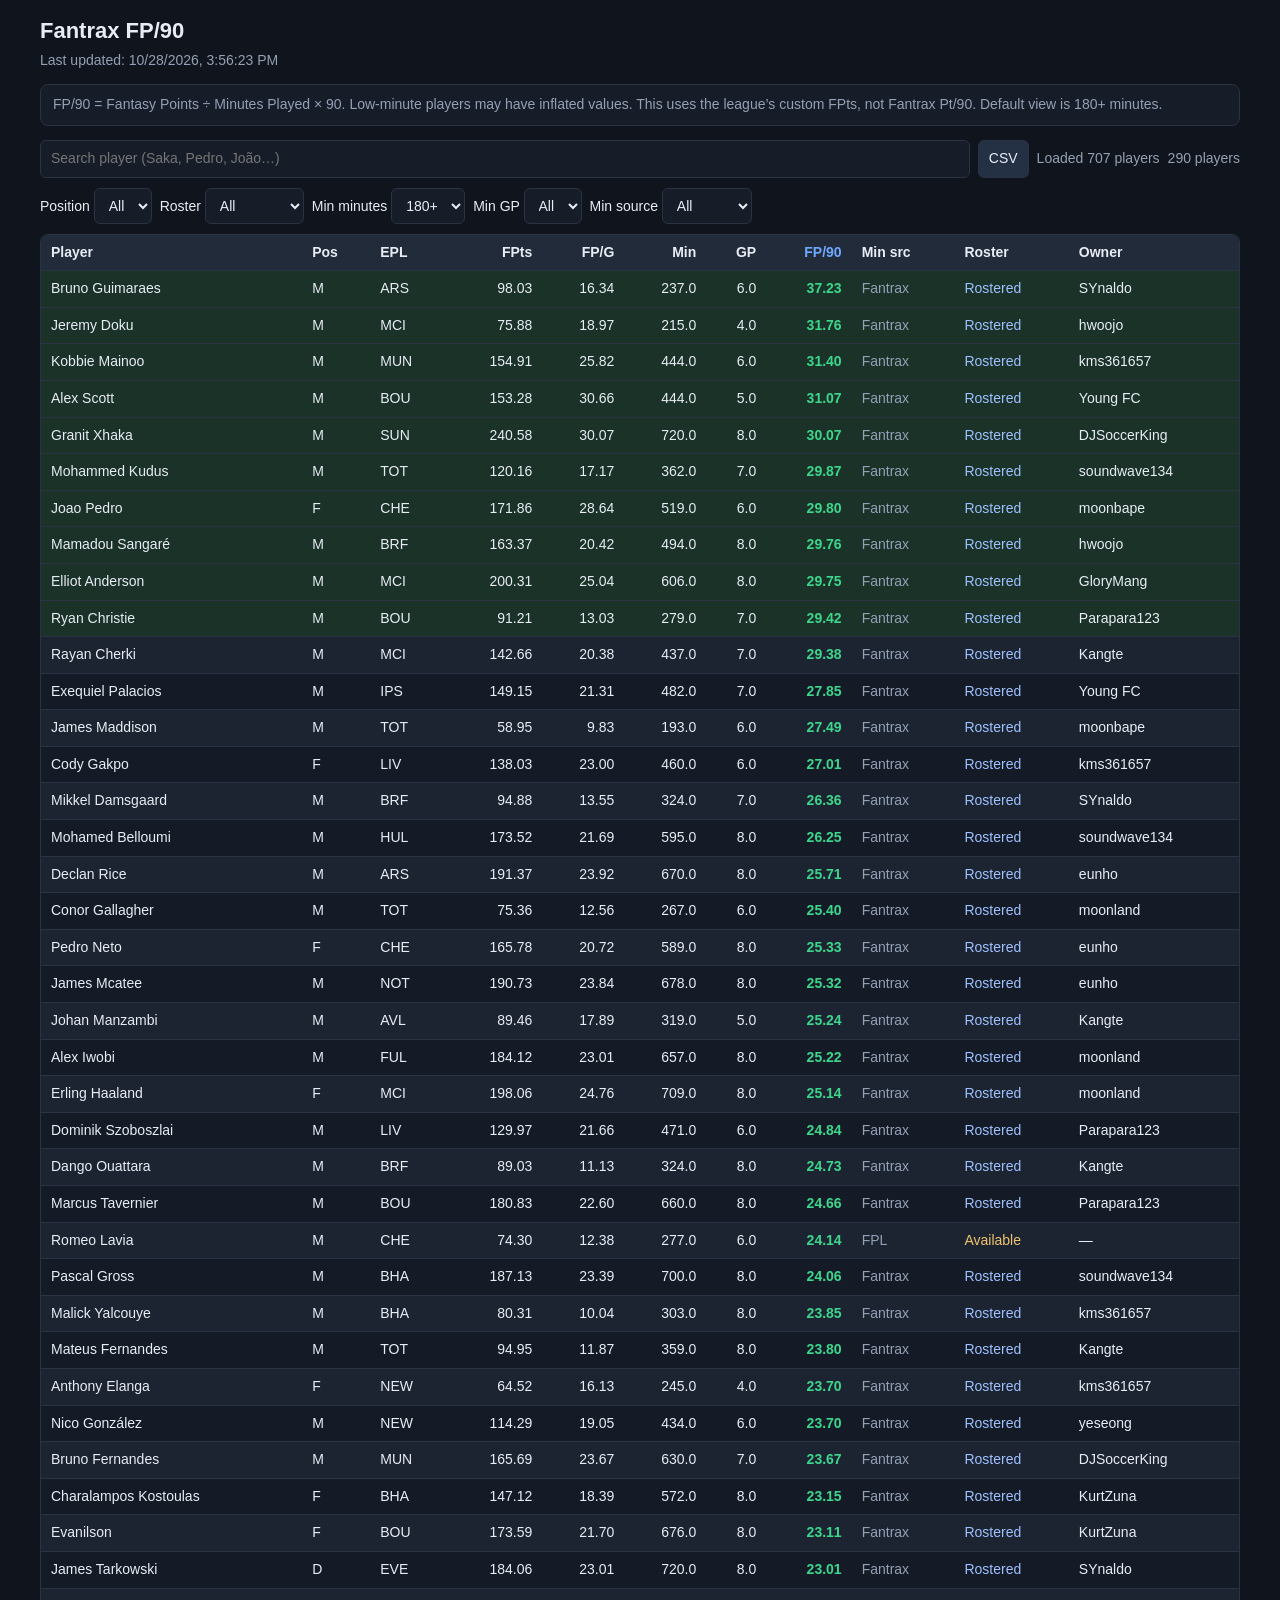
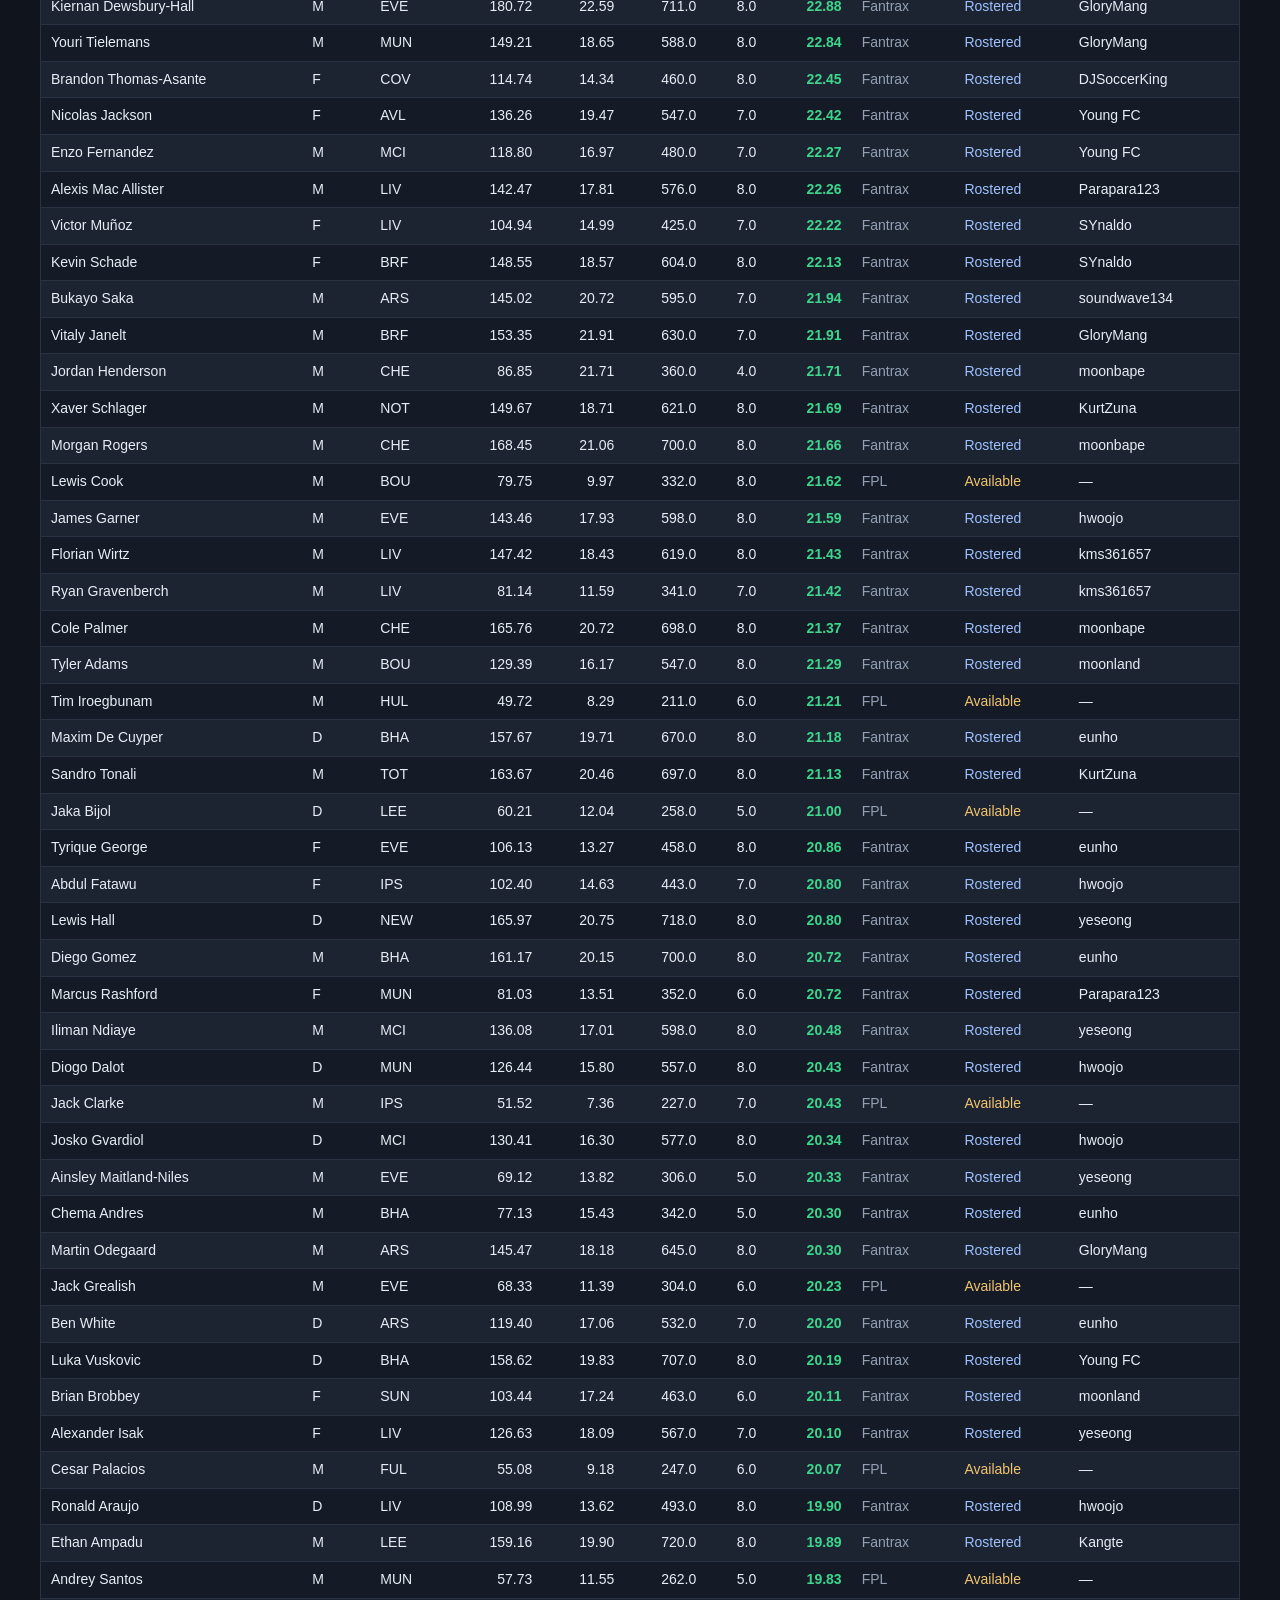
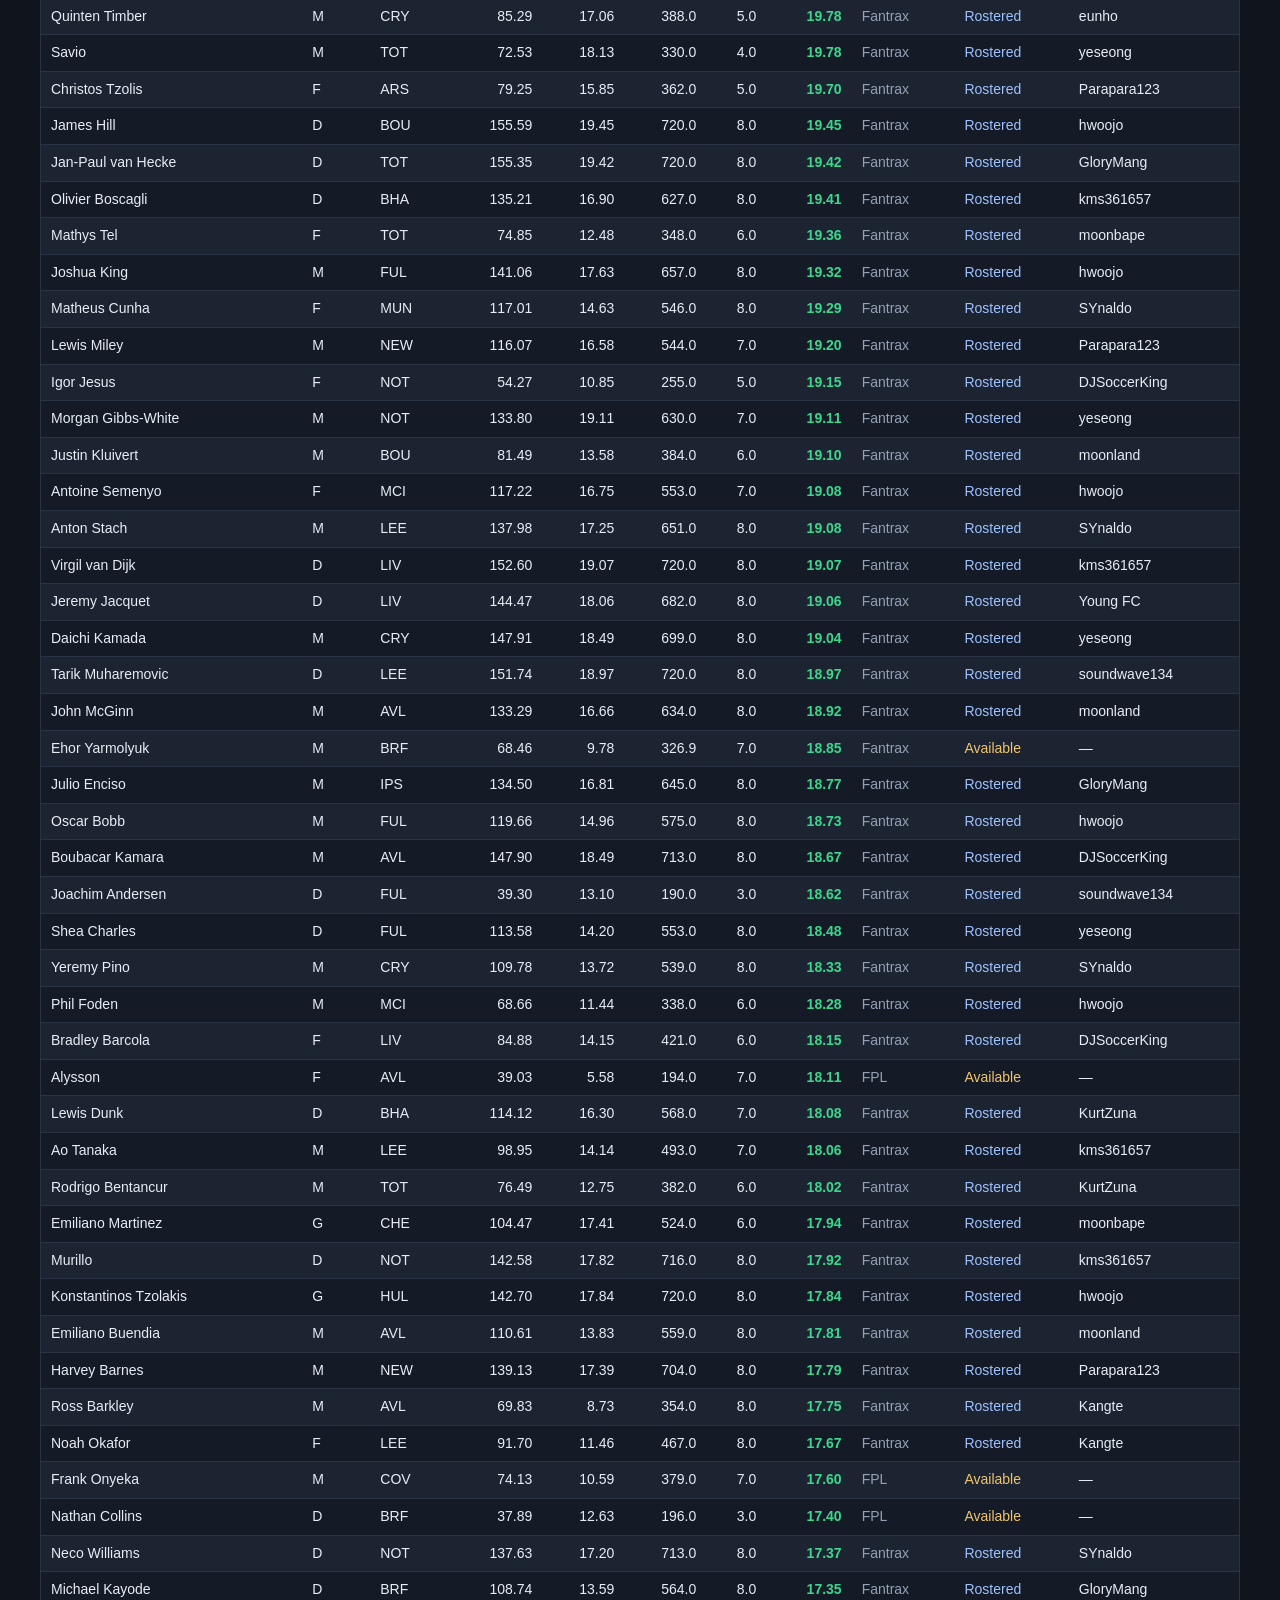
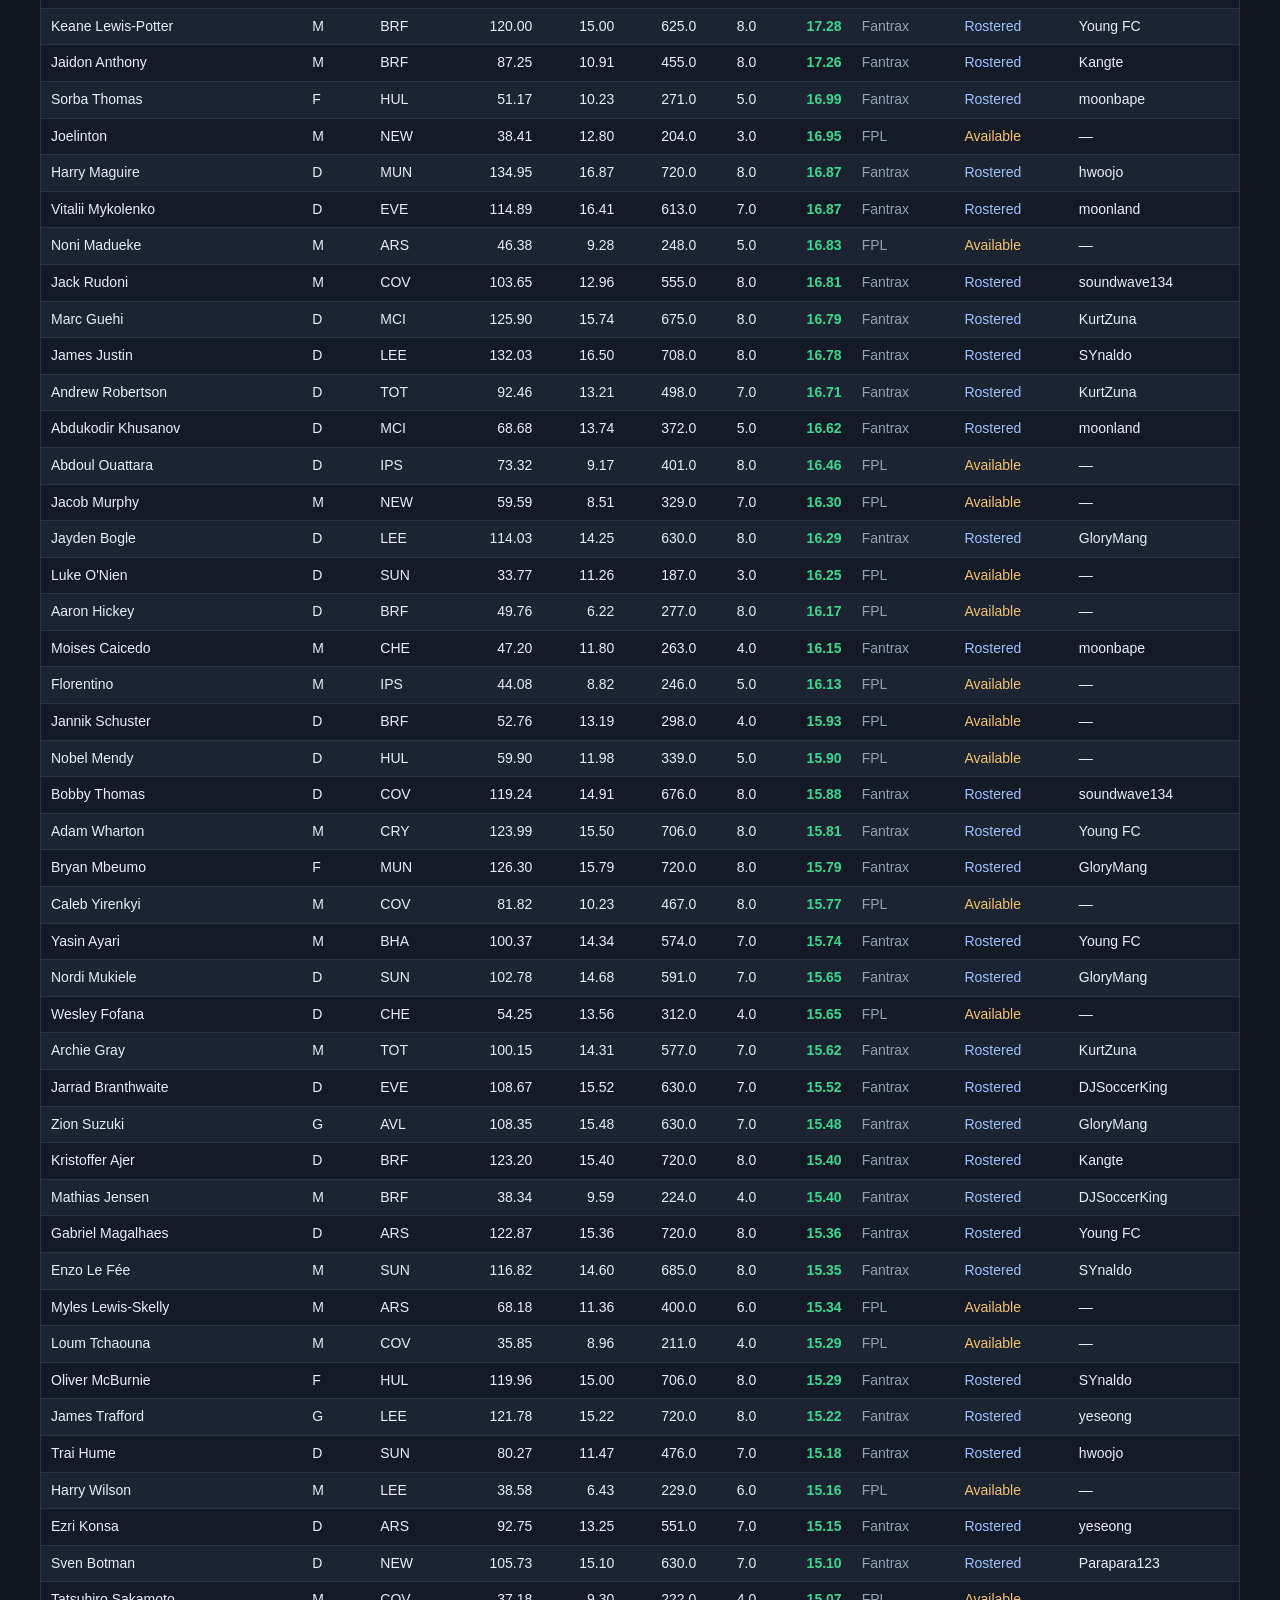
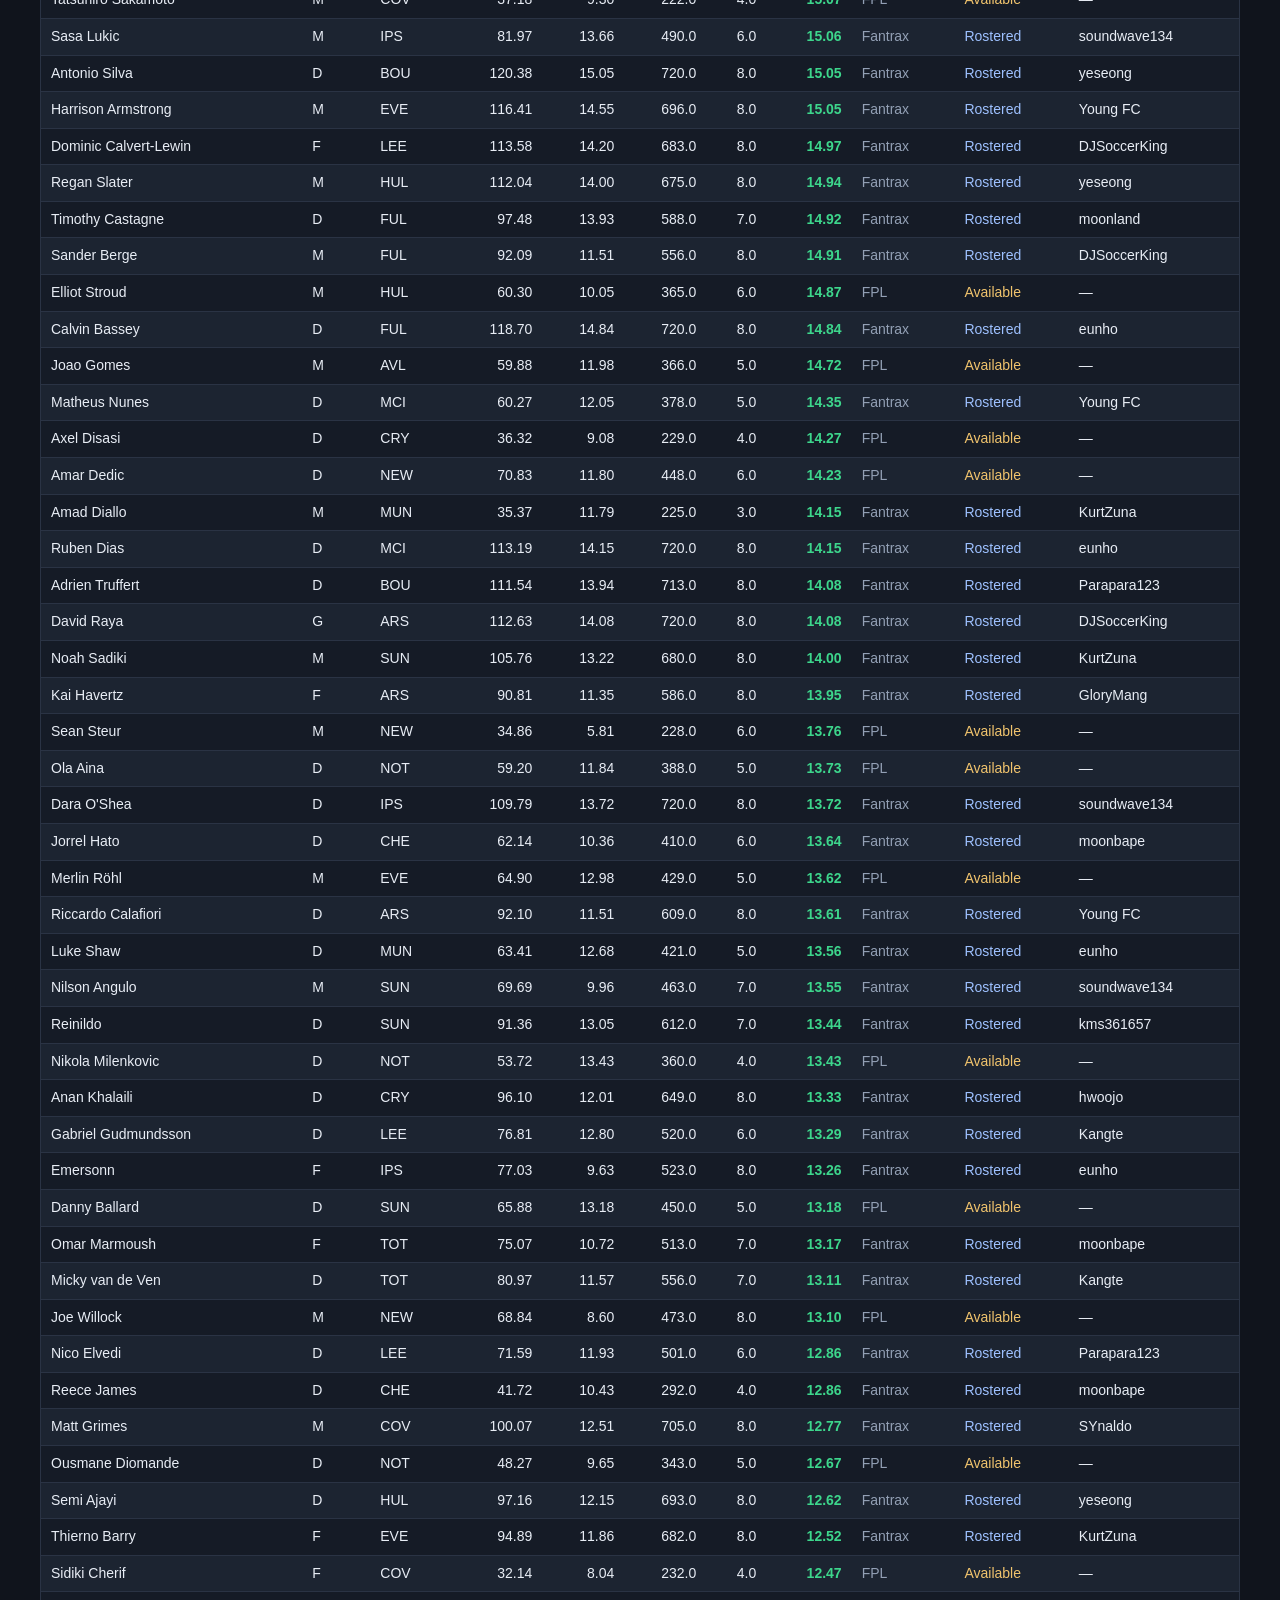
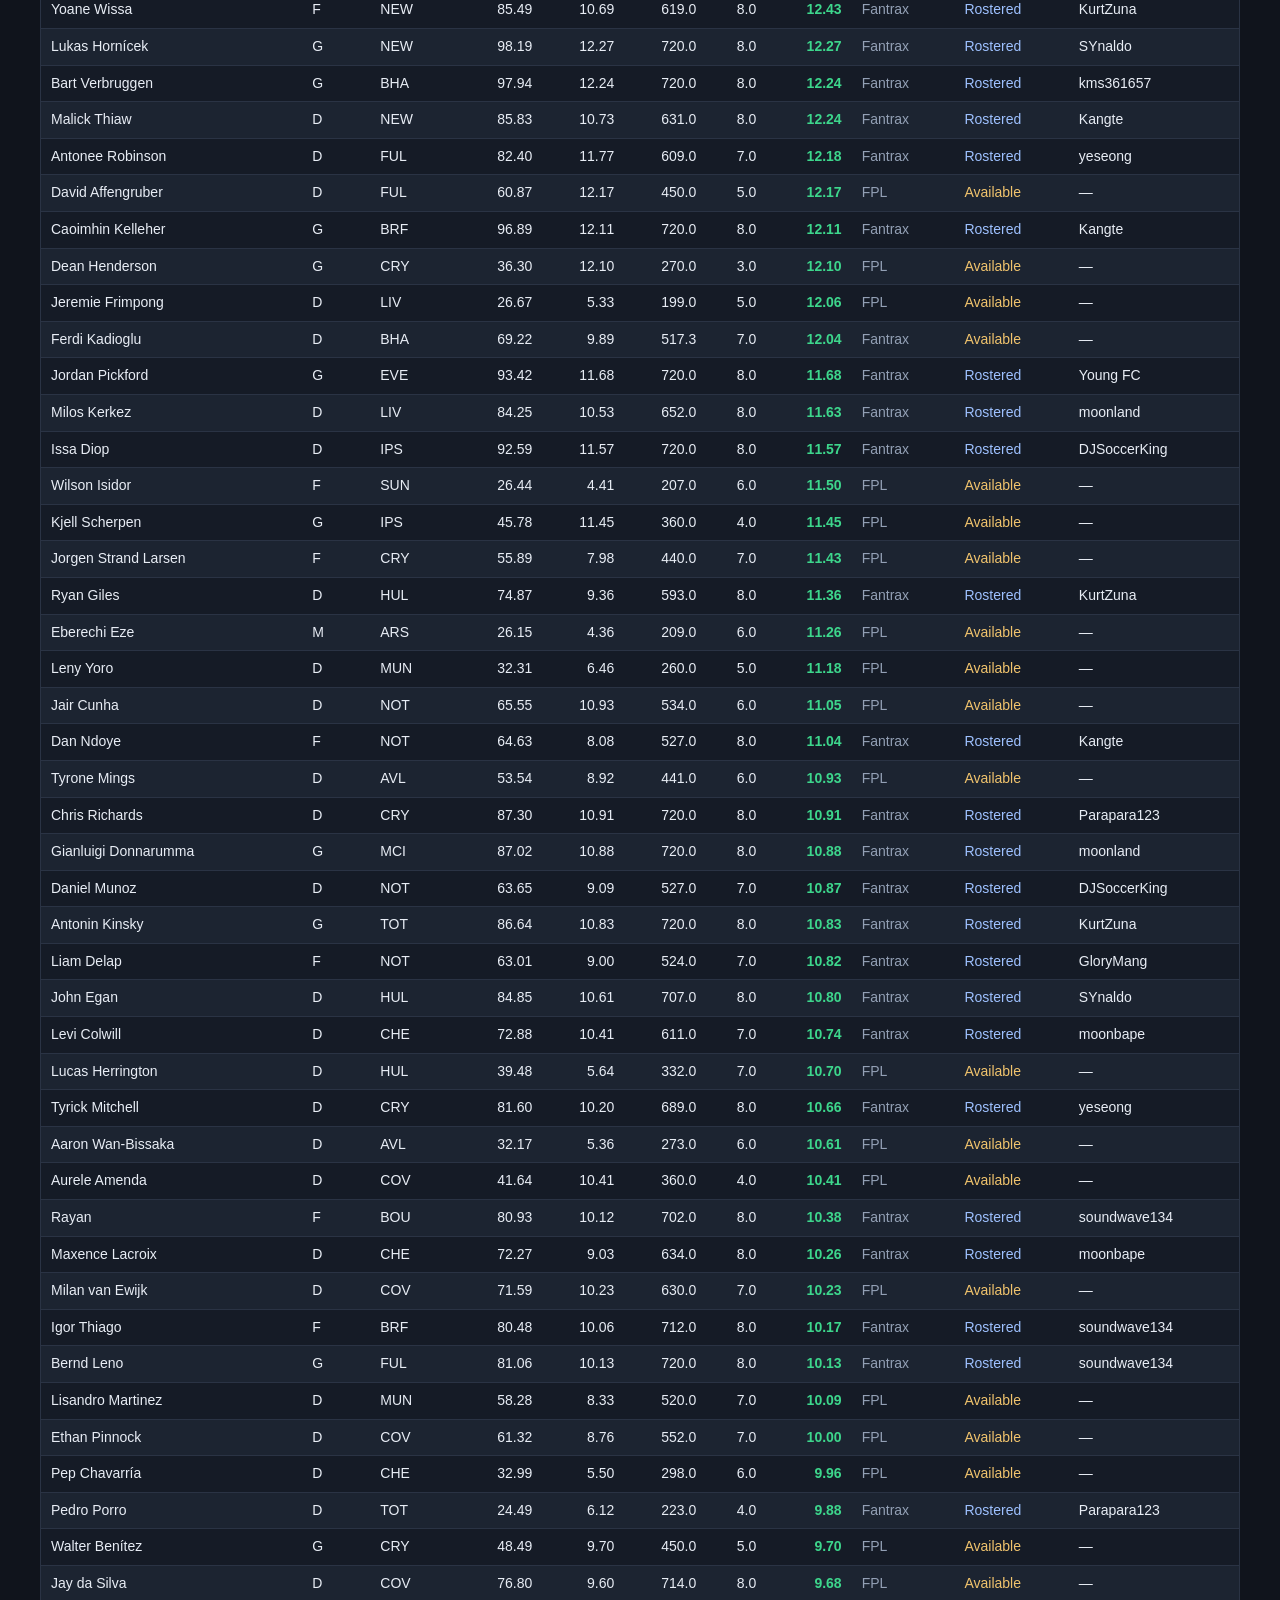
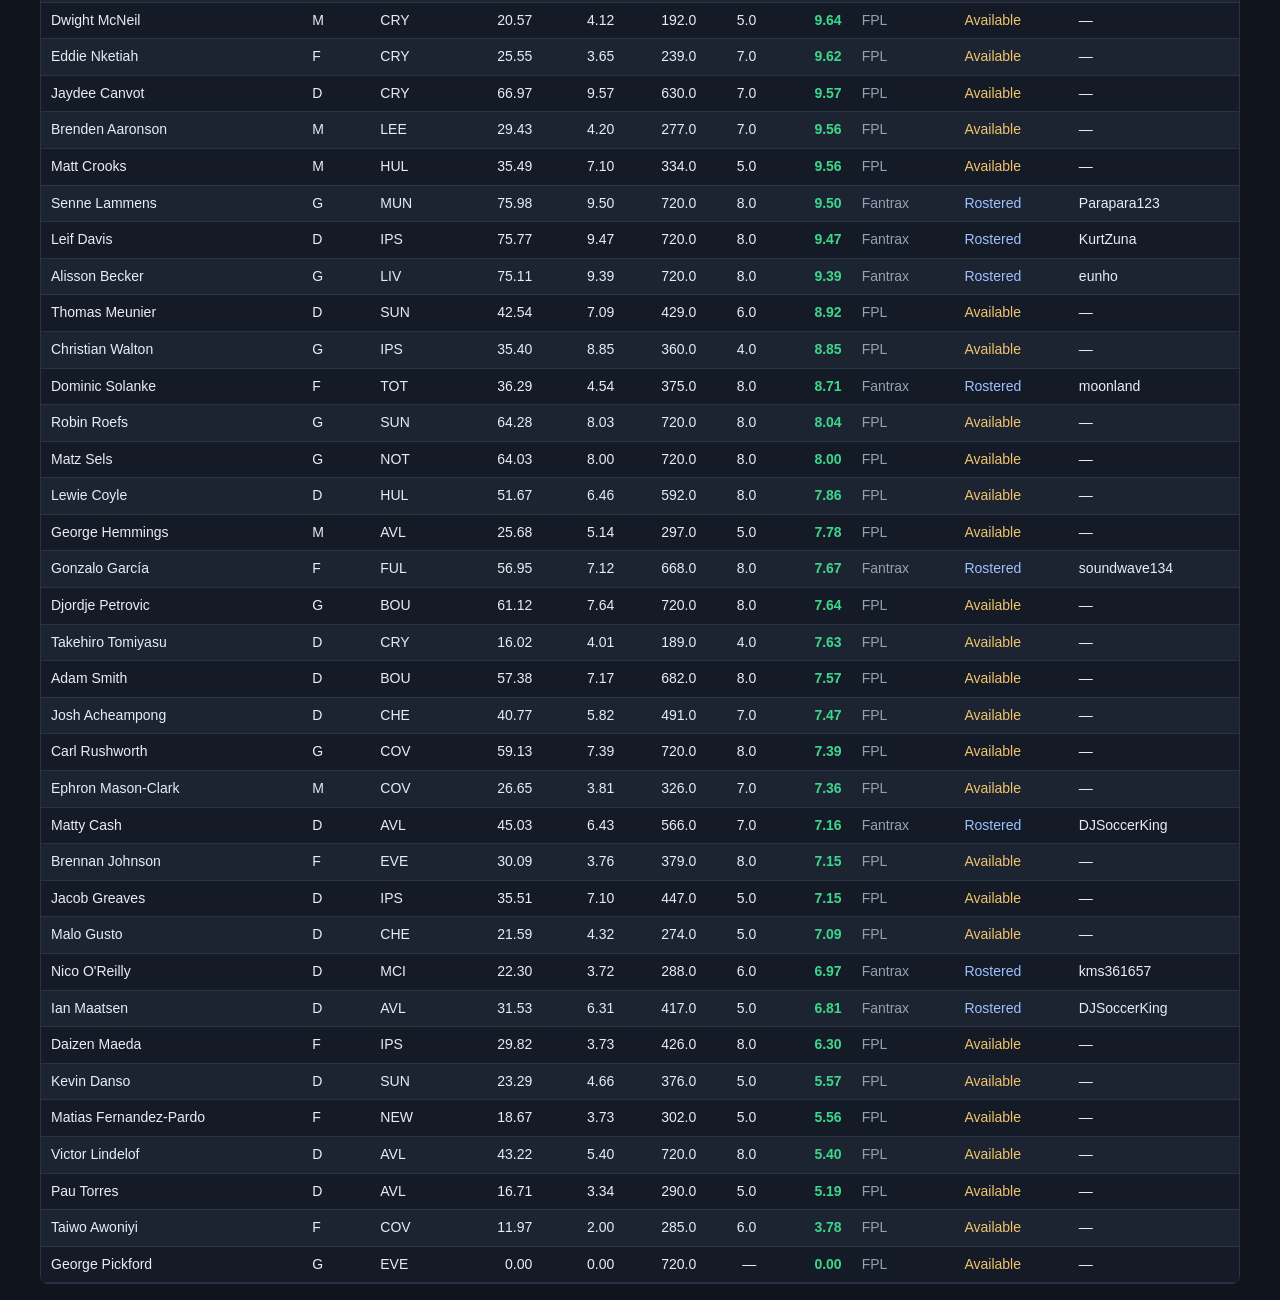
==== web/index.html @ 959d8eca "Initial commit" ====
<!DOCTYPE html>
<html lang="en">
<head>
  <meta charset="utf-8">
  <meta name="viewport" content="width=device-width, initial-scale=1">
  <title>Fantrax FP/90</title>
  <link rel="stylesheet" href="fp90.css">
</head>
<body>
  <div class="wrap">
    <h1>Fantrax FP/90</h1>
    <div class="sub" id="updated">Last updated: —</div>
    <div class="note">
      FP/90 = Fantasy Points ÷ Minutes Played × 90. Low-minute players may have inflated values.
      This uses the league’s custom FPts, not Fantrax Pt/90. Default view is 180+ minutes.
    </div>
    <div class="toolbar">
      <input id="search" type="search" placeholder="Search player (Saka, Pedro, João…)">
      <button id="refresh" class="admin-only" type="button">Refresh</button>
      <button id="csv" type="button">CSV</button>
      <span class="status" id="status"></span>
      <span class="status" id="count"></span>
    </div>
    <div class="filters">
      <label>Position
        <select id="position">
          <option value="">All</option>
          <option value="G">G</option>
          <option value="D">D</option>
          <option value="M">M</option>
          <option value="F">F</option>
        </select>
      </label>
      <label>Roster
        <select id="roster">
          <option value="">All</option>
          <option value="Rostered">Rostered</option>
          <option value="Available">Available</option>
        </select>
      </label>
      <label>Min minutes
        <select id="minutes">
          <option value="0">All</option>
          <option value="90">90+</option>
          <option value="180" selected>180+</option>
          <option value="300">300+</option>
          <option value="450">450+</option>
          <option value="600">600+</option>
        </select>
      </label>
      <label>Min GP
        <select id="gp">
          <option value="0">All</option>
          <option value="1">1+</option>
          <option value="3">3+</option>
          <option value="5">5+</option>
          <option value="8">8+</option>
        </select>
      </label>
      <label>Min source
        <select id="source">
          <option value="">All</option>
          <option value="Fantrax">Fantrax</option>
          <option value="FPL">FPL</option>
        </select>
      </label>
    </div>
    <div class="table-wrap">
      <table>
        <thead>
          <tr>
            <th data-key="player" class="player">Player</th>
            <th data-key="position">Pos</th>
            <th data-key="eplTeam">EPL</th>
            <th data-key="fpts" class="num">FPts</th>
            <th data-key="fpG" class="num">FP/G</th>
            <th data-key="minutes" class="num">Min</th>
            <th data-key="gp" class="num">GP</th>
            <th data-key="fp90" class="num">FP/90</th>
            <th data-key="minutesSource">Min src</th>
            <th data-key="rosterStatus">Roster</th>
            <th data-key="ownerTeamName">Owner</th>
          </tr>
        </thead>
        <tbody id="tbody"></tbody>
      </table>
    </div>
  </div>
  <script src="fp90.js"></script>
</body>
</html>
---- web/fp90.css ----
:root {
  --bg: #10141c;
  --panel: #171d28;
  --line: #2a3344;
  --text: #e8edf5;
  --muted: #93a0b5;
  --accent: #6ea8ff;
  --good: #3dd68c;
  --warn: #f0c36d;
  --row: #1c2431;
  --row-alt: #151b26;
  --top: #1a3228;
}

* { box-sizing: border-box; }

html, body {
  margin: 0;
  min-height: 100%;
  background: var(--bg);
  color: var(--text);
  font: 14px/1.4 -apple-system, BlinkMacSystemFont, "Segoe UI", sans-serif;
}

body { padding: 16px; }

.wrap { max-width: 1200px; margin: 0 auto; }

h1 {
  margin: 0 0 4px;
  font-size: 22px;
  font-weight: 700;
}

.sub {
  color: var(--muted);
  margin-bottom: 14px;
}

.note {
  background: var(--panel);
  border: 1px solid var(--line);
  border-radius: 8px;
  padding: 10px 12px;
  color: var(--muted);
  margin-bottom: 14px;
}

.toolbar, .filters {
  display: flex;
  flex-wrap: wrap;
  gap: 8px;
  align-items: center;
  margin-bottom: 10px;
}

input, select, button {
  background: var(--panel);
  color: var(--text);
  border: 1px solid var(--line);
  border-radius: 6px;
  padding: 8px 10px;
  font: inherit;
}

input[type="search"] { min-width: 220px; flex: 1; }

button {
  cursor: pointer;
  background: #243044;
}

button:hover { border-color: var(--accent); }
button:disabled { opacity: 0.6; cursor: wait; }

#refresh,
.admin-only {
  display: none;
}

body.admin #refresh,
body.admin .admin-only {
  display: inline-block;
}

.status { color: var(--muted); min-height: 1.2em; }

.table-wrap {
  overflow-x: auto;
  border: 1px solid var(--line);
  border-radius: 8px;
}

table {
  width: 100%;
  border-collapse: collapse;
  min-width: 920px;
}

th, td {
  padding: 8px 10px;
  text-align: left;
  white-space: nowrap;
  border-bottom: 1px solid var(--line);
}

th {
  position: sticky;
  top: 0;
  background: #222b3a;
  cursor: pointer;
  user-select: none;
  z-index: 2;
}

th.sorted { color: var(--accent); }

th.player,
td.player {
  position: sticky;
  left: 0;
  z-index: 2;
  min-width: 160px;
  box-shadow: 6px 0 8px rgba(0, 0, 0, 0.35);
}

th.player { z-index: 3; background: #222b3a; }

tbody tr:nth-child(odd) { background: var(--row); }
tbody tr:nth-child(odd) td.player { background: var(--row); }
tbody tr:nth-child(even) { background: var(--row-alt); }
tbody tr:nth-child(even) td.player { background: var(--row-alt); }
tbody tr.top { background: var(--top); }
tbody tr.top td.player { background: var(--top); }

.num { text-align: right; font-variant-numeric: tabular-nums; }
.muted { color: var(--muted); }
.good { color: var(--good); font-weight: 600; }
.warn { color: var(--warn); font-weight: 600; }
.avail { color: #f0c36d; }
.rostered { color: #9ec1ff; }
.low { font-size: 11px; color: var(--warn); margin-left: 4px; font-weight: 500; }

@media (max-width: 700px) {
  body { padding: 10px; }
  input[type="search"] { min-width: 0; width: 100%; }
}
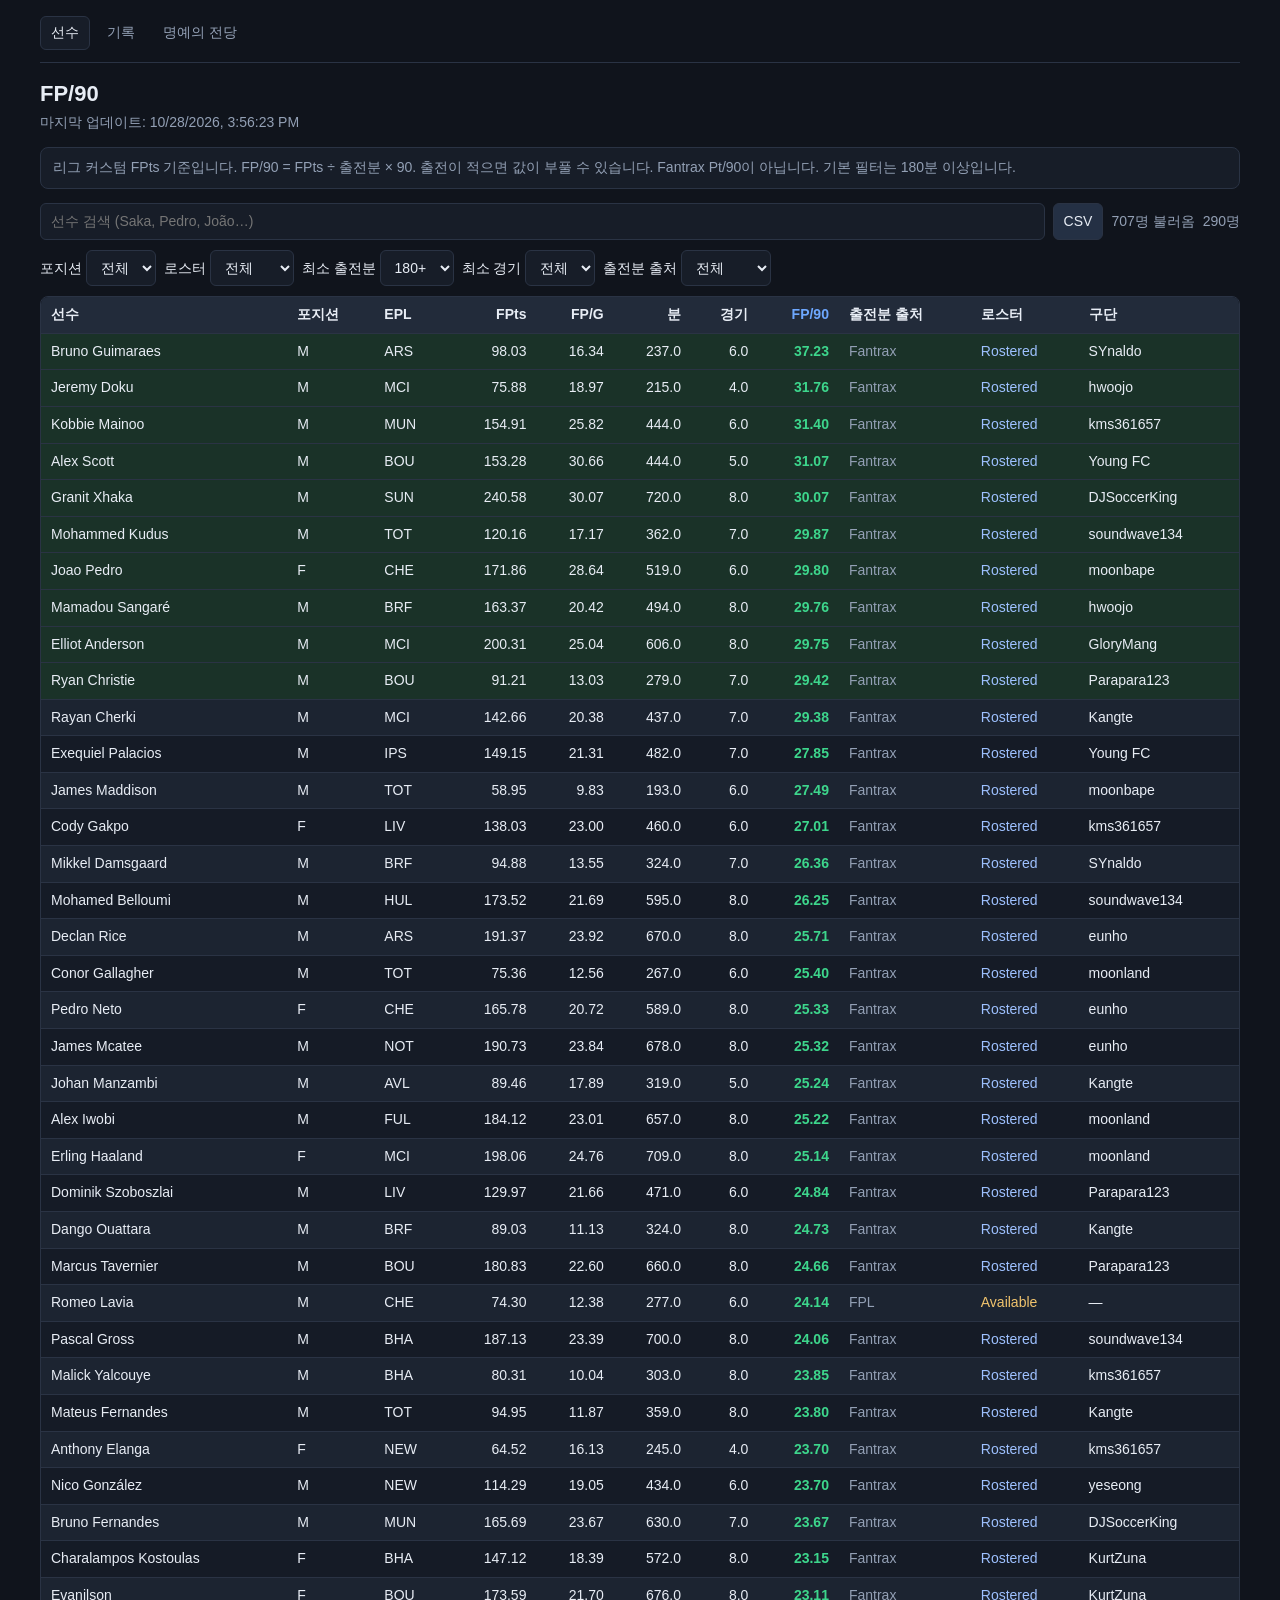
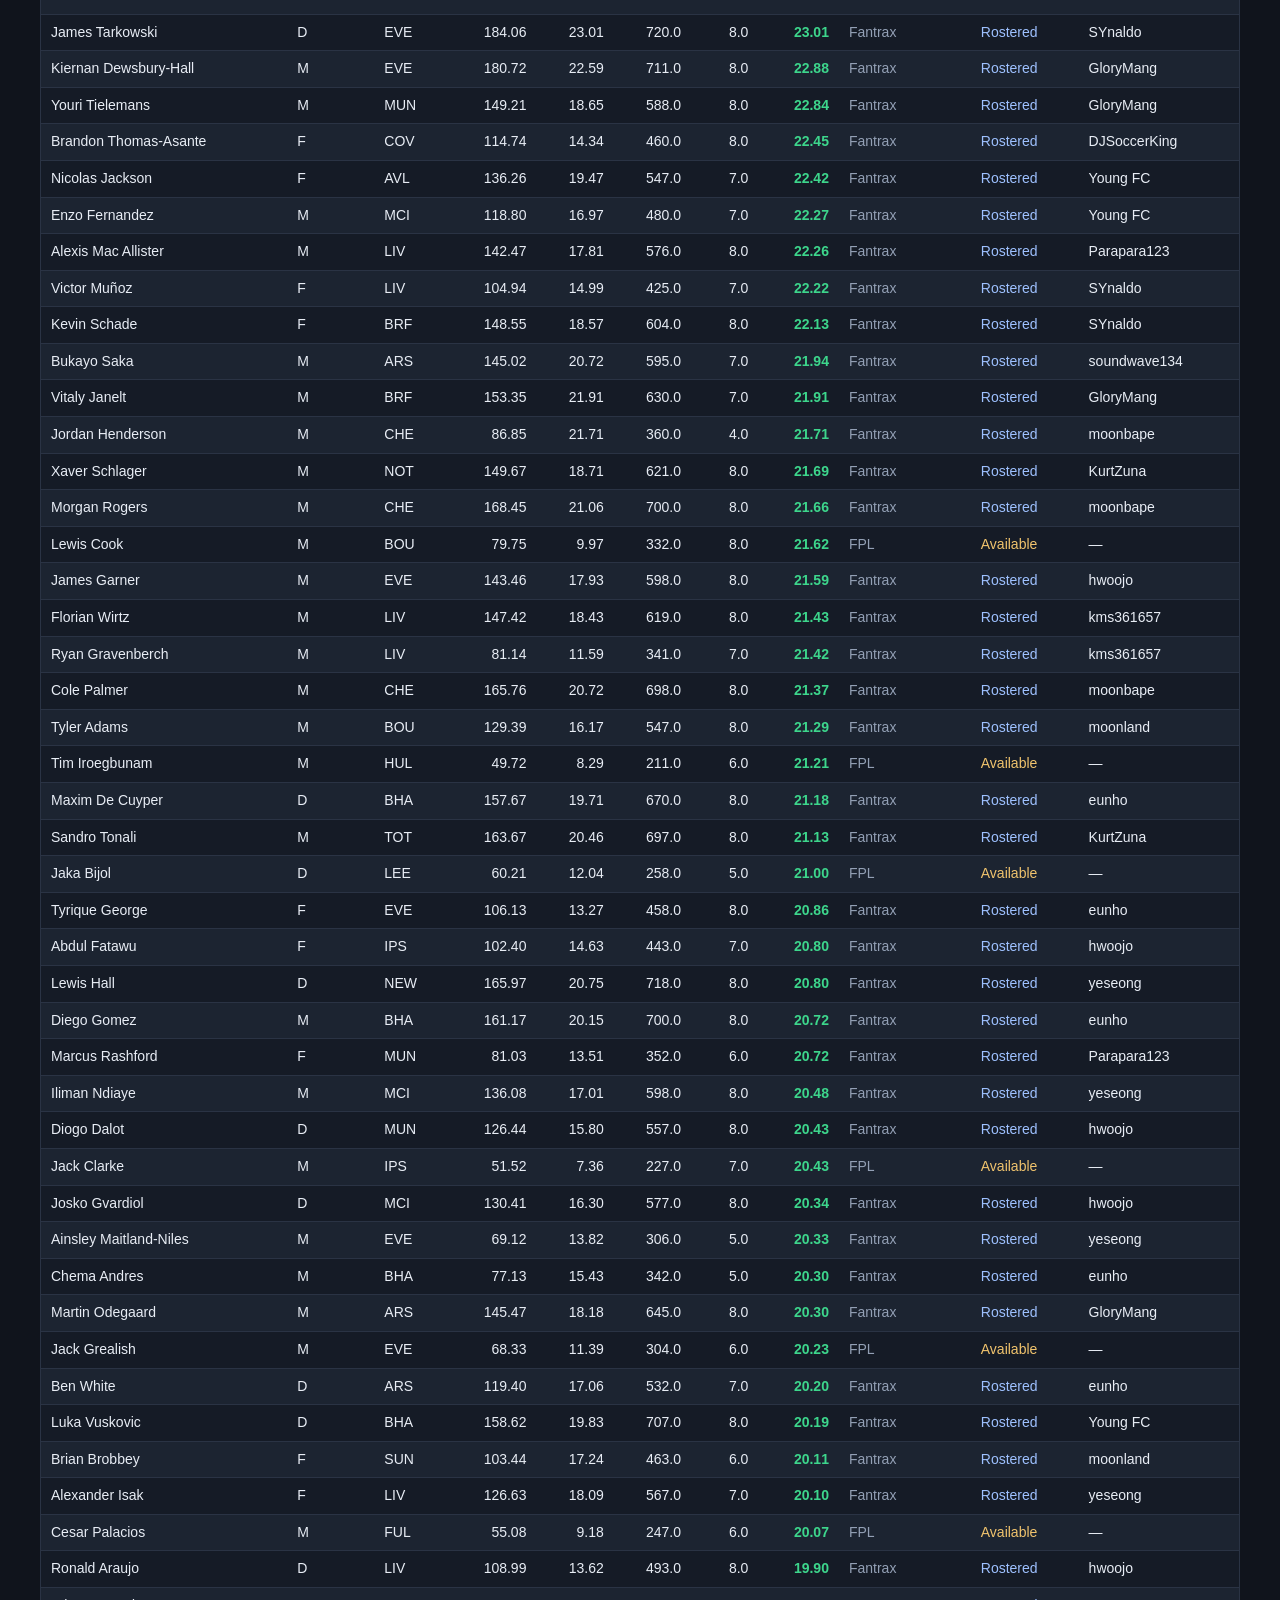
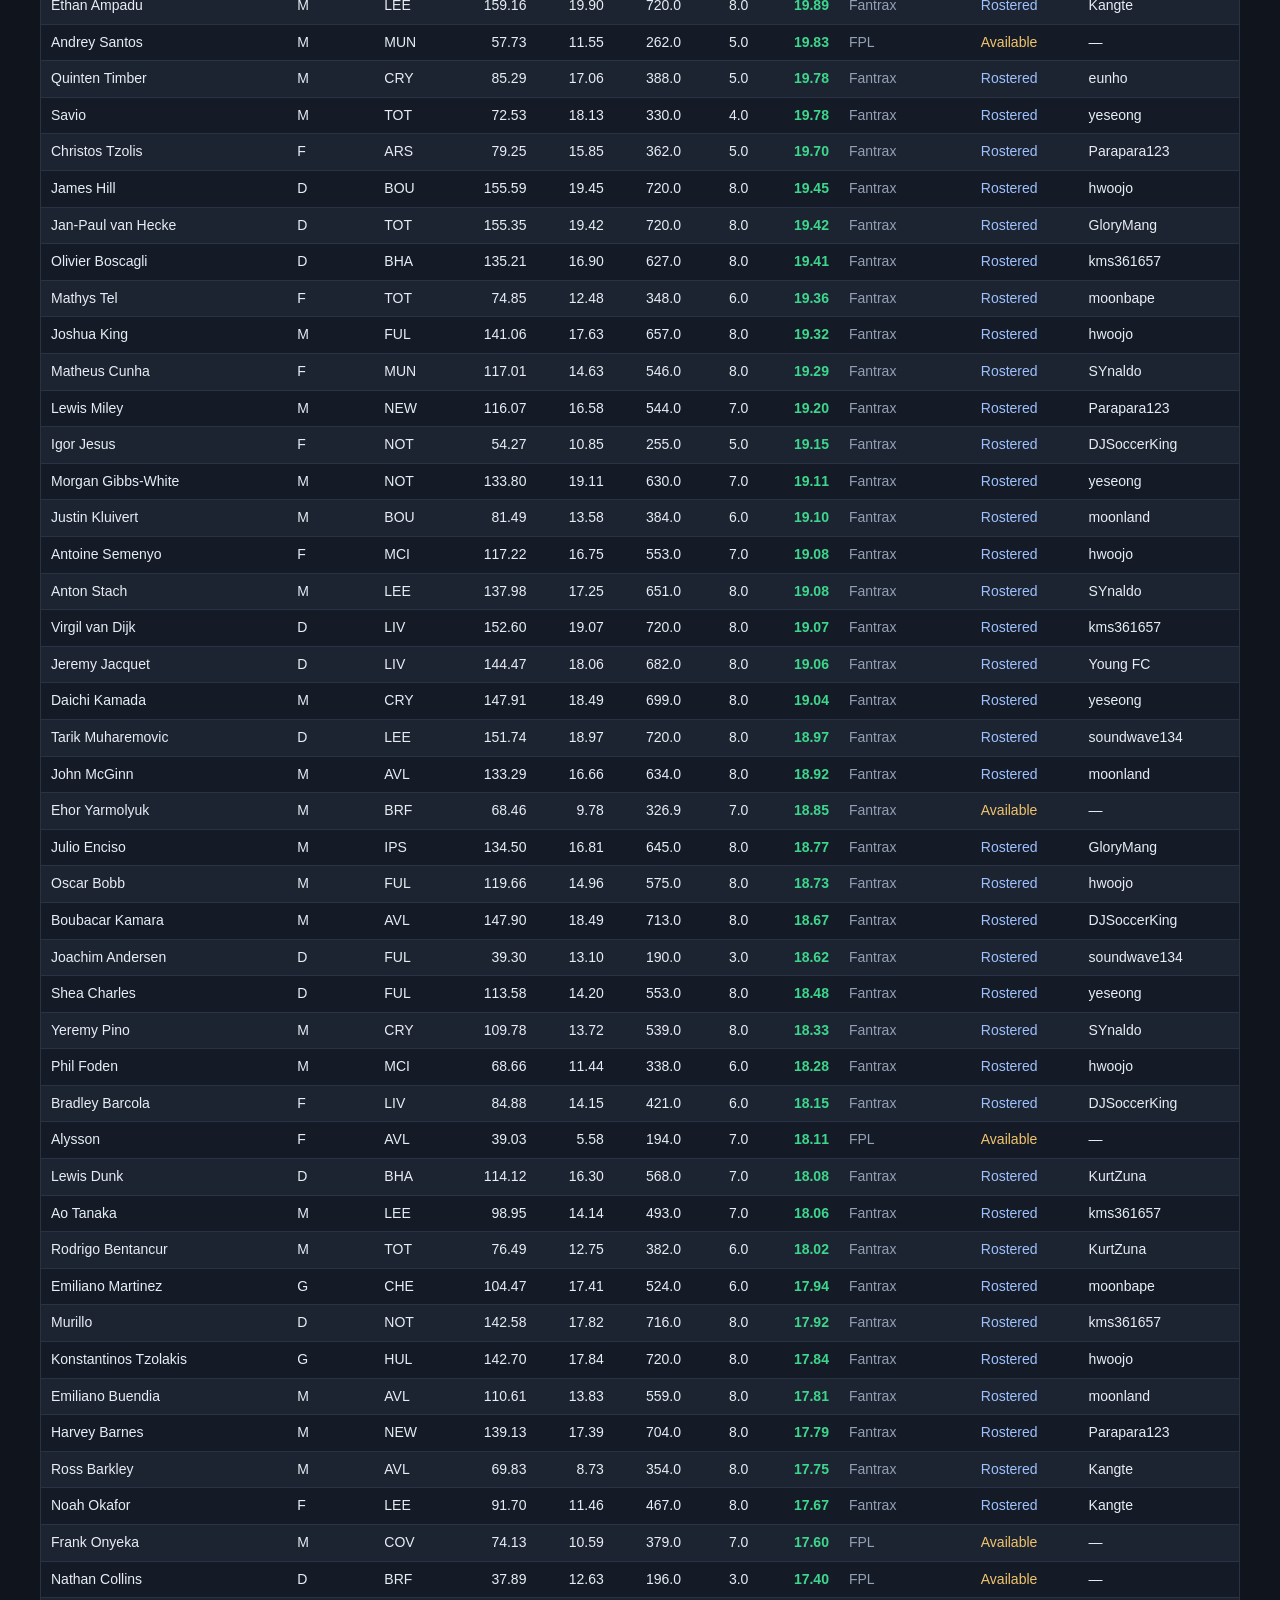
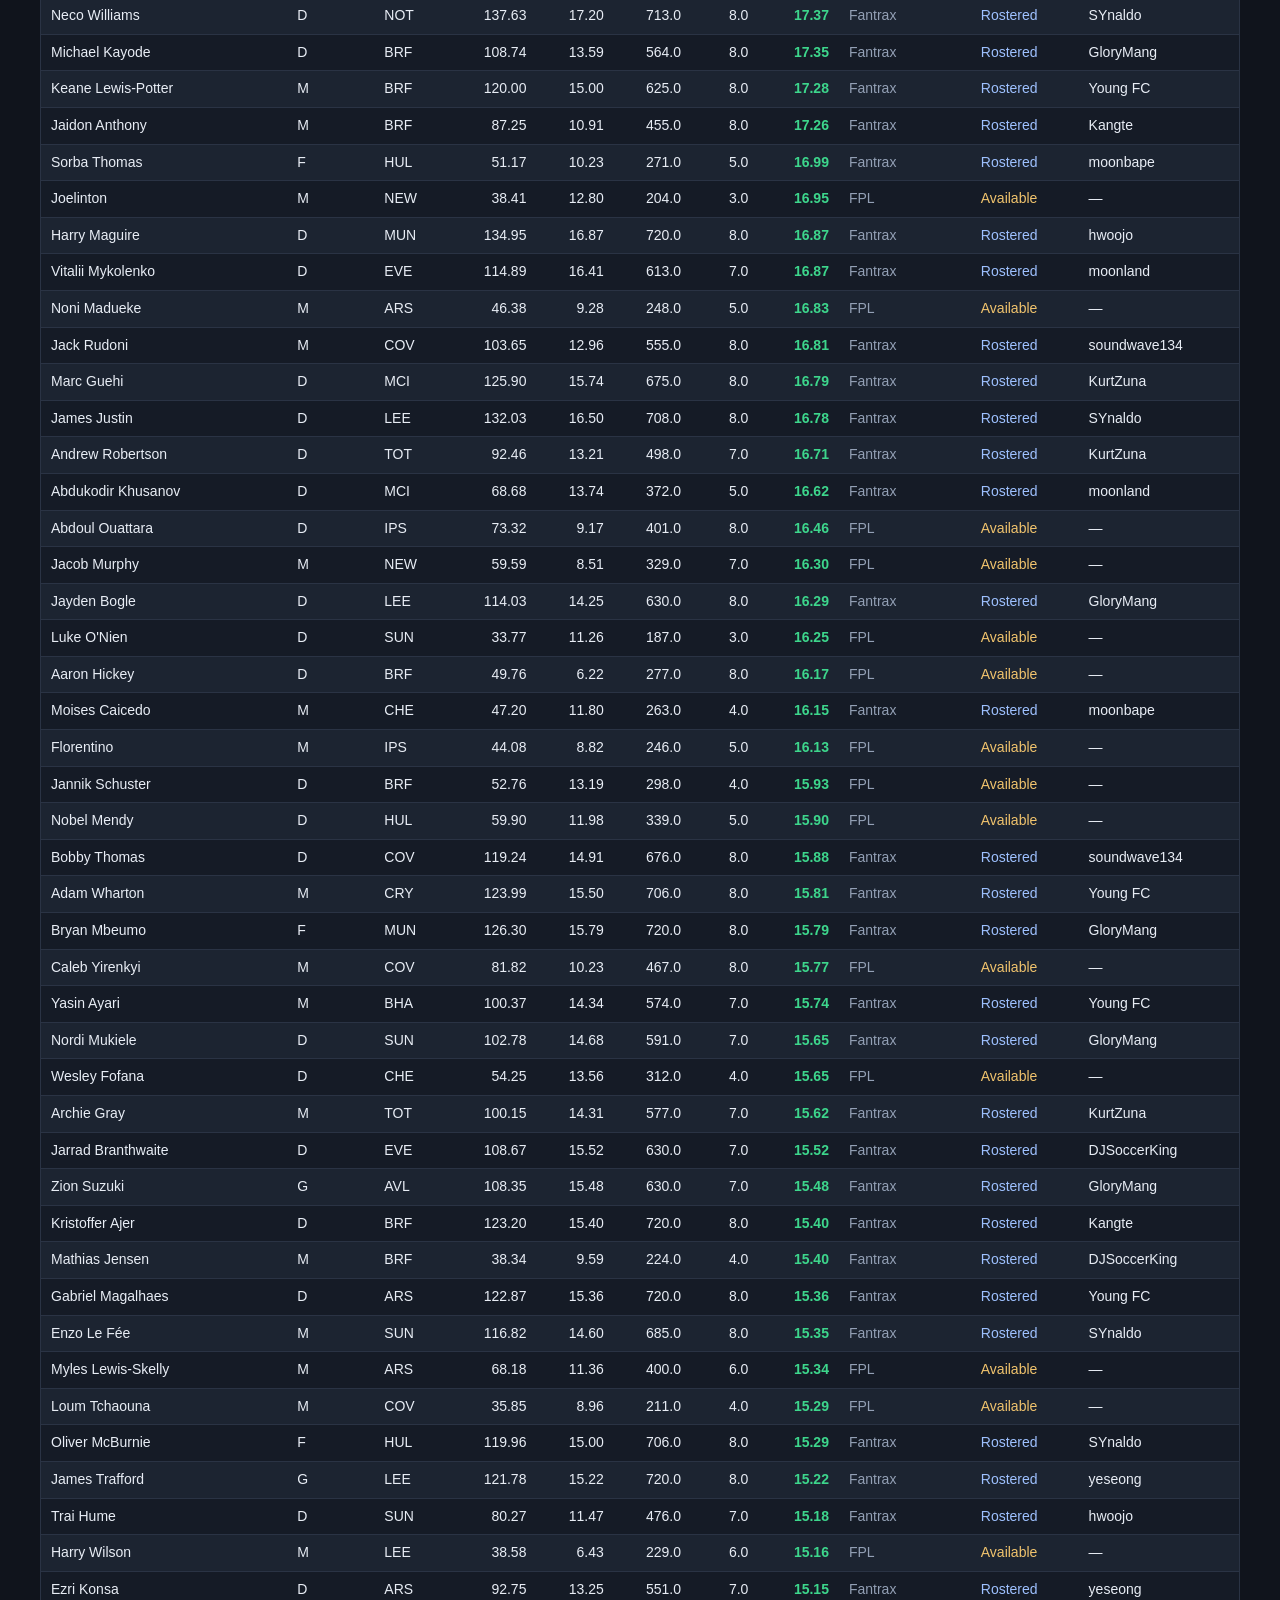
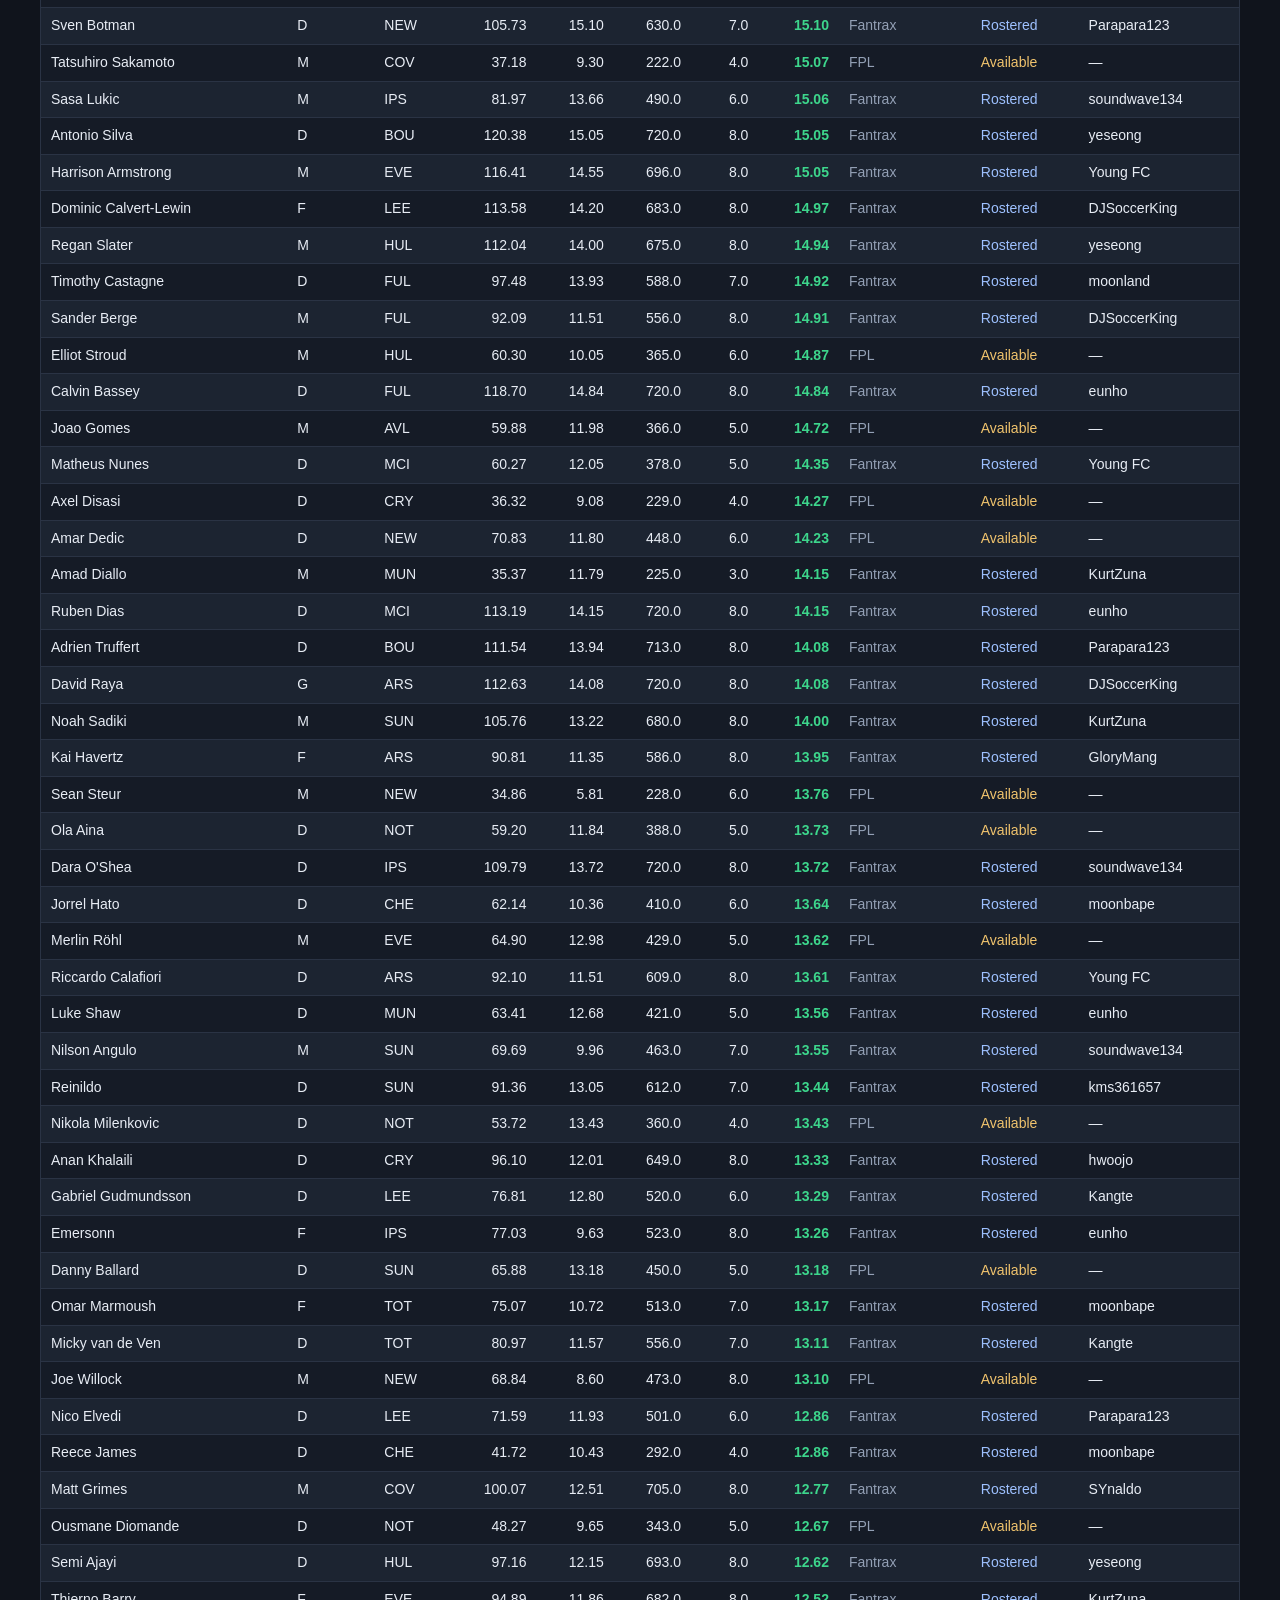
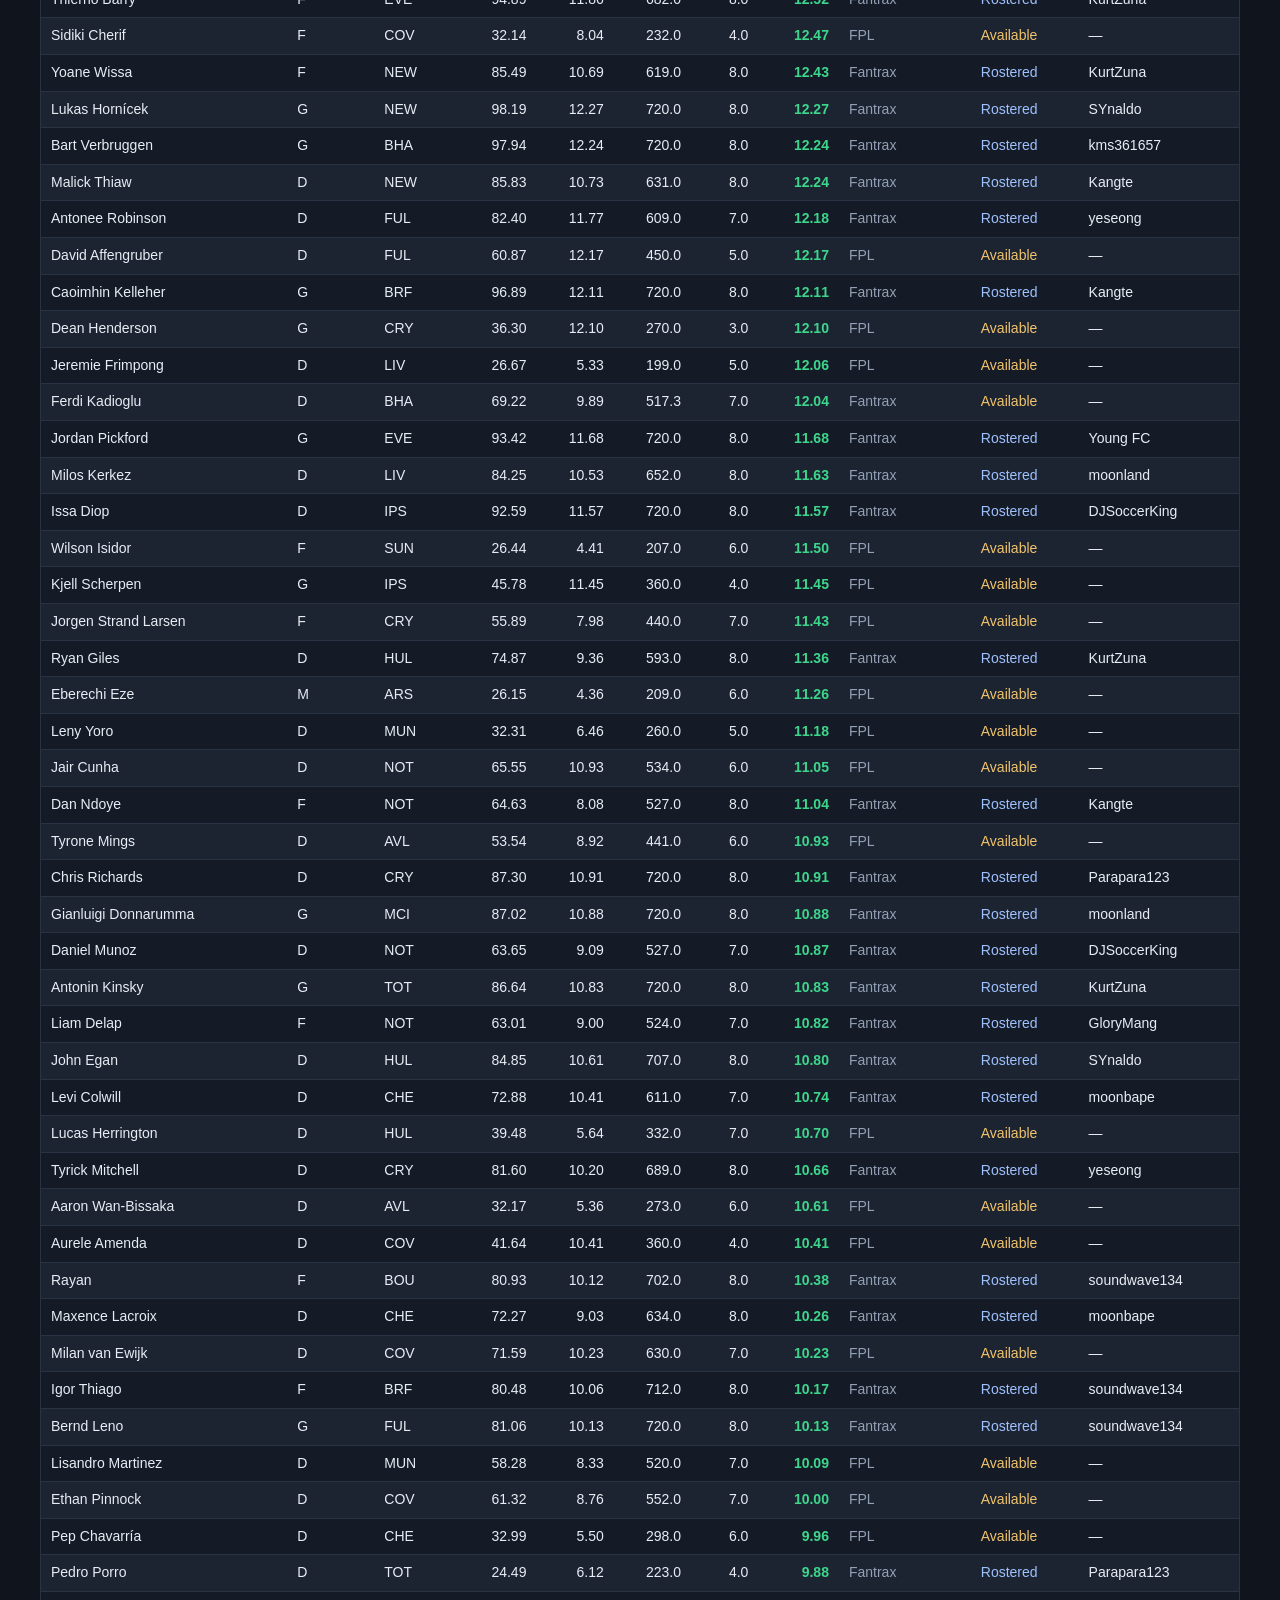
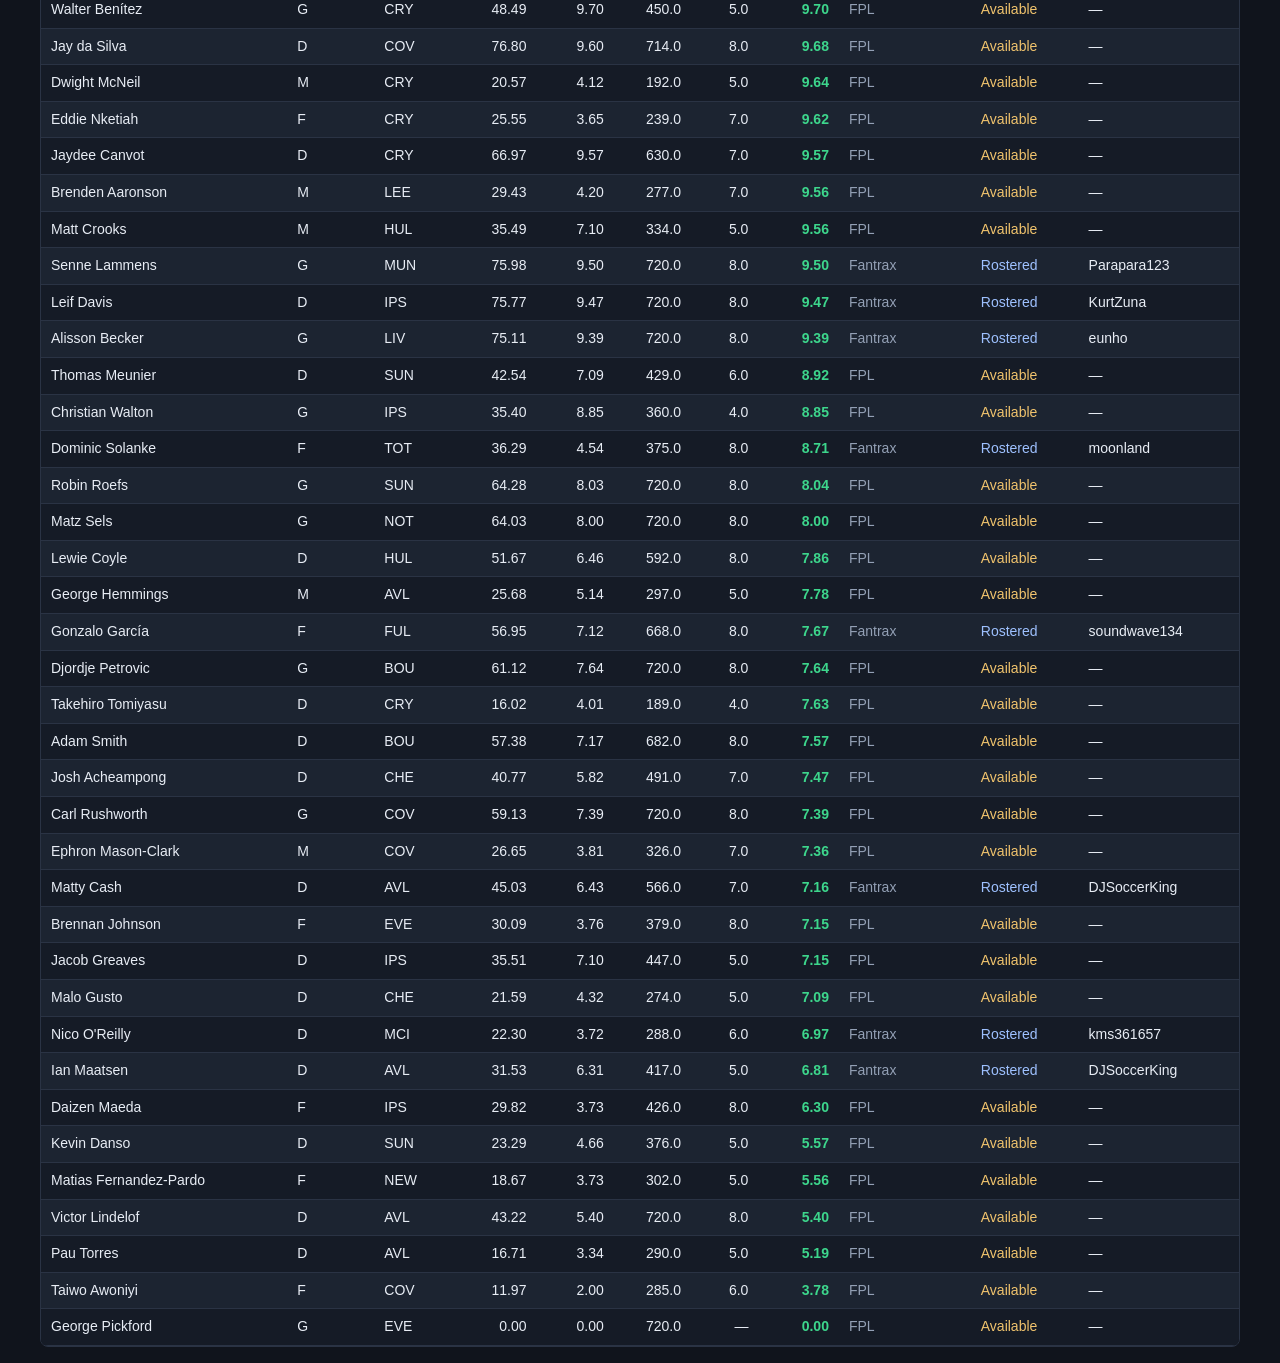
==== commit dd72afca: "Publish records and Hall of Fame pages. Add the Korean records/HOF hub and update the FP/90 nav so G" ====
--- a/web/index.html
+++ b/web/index.html
@@ -1,46 +1,52 @@
 <!DOCTYPE html>
-<html lang="en">
+<html lang="ko">
 <head>
   <meta charset="utf-8">
   <meta name="viewport" content="width=device-width, initial-scale=1">
-  <title>Fantrax FP/90</title>
+  <title>FP/90</title>
   <link rel="stylesheet" href="fp90.css">
+  <link rel="stylesheet" href="site.css">
 </head>
 <body>
   <div class="wrap">
-    <h1>Fantrax FP/90</h1>
-    <div class="sub" id="updated">Last updated: —</div>
+    <nav class="site-nav">
+      <a href="index.html" class="active">선수</a>
+      <a href="records.html">기록</a>
+      <a href="hof.html">명예의 전당</a>
+    </nav>
+    <h1>FP/90</h1>
+    <div class="sub" id="updated">마지막 업데이트: —</div>
     <div class="note">
-      FP/90 = Fantasy Points ÷ Minutes Played × 90. Low-minute players may have inflated values.
-      This uses the league’s custom FPts, not Fantrax Pt/90. Default view is 180+ minutes.
+      리그 커스텀 FPts 기준입니다. FP/90 = FPts ÷ 출전분 × 90. 출전이 적으면 값이 부풀 수 있습니다.
+      Fantrax Pt/90이 아닙니다. 기본 필터는 180분 이상입니다.
     </div>
     <div class="toolbar">
-      <input id="search" type="search" placeholder="Search player (Saka, Pedro, João…)">
-      <button id="refresh" class="admin-only" type="button">Refresh</button>
+      <input id="search" type="search" placeholder="선수 검색 (Saka, Pedro, João…)">
+      <button id="refresh" class="admin-only" type="button">새로고침</button>
       <button id="csv" type="button">CSV</button>
       <span class="status" id="status"></span>
       <span class="status" id="count"></span>
     </div>
     <div class="filters">
-      <label>Position
+      <label>포지션
         <select id="position">
-          <option value="">All</option>
+          <option value="">전체</option>
           <option value="G">G</option>
           <option value="D">D</option>
           <option value="M">M</option>
           <option value="F">F</option>
         </select>
       </label>
-      <label>Roster
+      <label>로스터
         <select id="roster">
-          <option value="">All</option>
-          <option value="Rostered">Rostered</option>
-          <option value="Available">Available</option>
+          <option value="">전체</option>
+          <option value="Rostered">보유</option>
+          <option value="Available">미보유</option>
         </select>
       </label>
-      <label>Min minutes
+      <label>최소 출전분
         <select id="minutes">
-          <option value="0">All</option>
+          <option value="0">전체</option>
           <option value="90">90+</option>
           <option value="180" selected>180+</option>
           <option value="300">300+</option>
@@ -48,18 +54,18 @@
           <option value="600">600+</option>
         </select>
       </label>
-      <label>Min GP
+      <label>최소 경기
         <select id="gp">
-          <option value="0">All</option>
+          <option value="0">전체</option>
           <option value="1">1+</option>
           <option value="3">3+</option>
           <option value="5">5+</option>
           <option value="8">8+</option>
         </select>
       </label>
-      <label>Min source
+      <label>출전분 출처
         <select id="source">
-          <option value="">All</option>
+          <option value="">전체</option>
           <option value="Fantrax">Fantrax</option>
           <option value="FPL">FPL</option>
         </select>
@@ -69,17 +75,17 @@
       <table>
         <thead>
           <tr>
-            <th data-key="player" class="player">Player</th>
-            <th data-key="position">Pos</th>
+            <th data-key="player" class="player">선수</th>
+            <th data-key="position">포지션</th>
             <th data-key="eplTeam">EPL</th>
             <th data-key="fpts" class="num">FPts</th>
             <th data-key="fpG" class="num">FP/G</th>
-            <th data-key="minutes" class="num">Min</th>
-            <th data-key="gp" class="num">GP</th>
+            <th data-key="minutes" class="num">분</th>
+            <th data-key="gp" class="num">경기</th>
             <th data-key="fp90" class="num">FP/90</th>
-            <th data-key="minutesSource">Min src</th>
-            <th data-key="rosterStatus">Roster</th>
-            <th data-key="ownerTeamName">Owner</th>
+            <th data-key="minutesSource">출전분 출처</th>
+            <th data-key="rosterStatus">로스터</th>
+            <th data-key="ownerTeamName">구단</th>
           </tr>
         </thead>
         <tbody id="tbody"></tbody>
--- a/web/site.css
+++ b/web/site.css
@@ -0,0 +1,210 @@
+.site-nav {
+  display: flex;
+  flex-wrap: wrap;
+  gap: 6px;
+  margin: 0 0 16px;
+  padding-bottom: 12px;
+  border-bottom: 1px solid var(--line);
+}
+
+.site-nav a {
+  color: var(--muted);
+  text-decoration: none;
+  padding: 6px 10px;
+  border-radius: 6px;
+  border: 1px solid transparent;
+}
+
+.site-nav a:hover {
+  color: var(--text);
+  border-color: var(--line);
+}
+
+.site-nav a.active {
+  color: var(--text);
+  background: var(--panel);
+  border-color: var(--line);
+}
+
+.record-filters {
+  display: flex;
+  flex-wrap: wrap;
+  gap: 8px;
+  margin-bottom: 16px;
+  align-items: center;
+}
+
+.record-grid {
+  display: grid;
+  grid-template-columns: repeat(auto-fill, minmax(280px, 1fr));
+  gap: 12px;
+}
+
+.record-card {
+  background: var(--panel);
+  border: 1px solid var(--line);
+  border-radius: 8px;
+  padding: 12px;
+}
+
+.record-card h2 {
+  margin: 0 0 8px;
+  font-size: 15px;
+}
+
+.blurb {
+  color: var(--muted);
+  font-size: 12px;
+  margin: -4px 0 10px;
+}
+
+.record-card .meta {
+  color: var(--muted);
+  font-size: 12px;
+  margin-bottom: 8px;
+}
+
+.record-card .empty {
+  color: var(--muted);
+}
+
+.leader {
+  border: 1px solid #2f6a4c;
+  background: var(--top);
+  border-radius: 6px;
+  padding: 8px;
+}
+
+.leader-rank {
+  font-size: 11px;
+  letter-spacing: 0.06em;
+  text-transform: uppercase;
+  color: var(--good);
+  margin-bottom: 2px;
+}
+
+.leader-name {
+  font-size: 16px;
+  font-weight: 700;
+}
+
+.leader-score {
+  font-size: 19px;
+  color: var(--good);
+  font-weight: 700;
+  line-height: 1.2;
+}
+
+.leader-meta {
+  color: var(--muted);
+  font-size: 12px;
+  margin-top: 4px;
+}
+
+.rest {
+  list-style: none;
+  margin: 8px 0 0;
+  padding: 0;
+  color: var(--text);
+  font-size: 13px;
+}
+
+.rest li {
+  display: grid;
+  grid-template-columns: 28px minmax(0, 1fr) auto;
+  gap: 8px;
+  align-items: start;
+  margin: 0;
+  padding: 7px 0;
+}
+
+.rest li + li {
+  border-top: 1px solid var(--line);
+}
+
+.rest li.rest-second {
+  background: #1f2632;
+  border: 1px solid #4a5568;
+  border-radius: 6px;
+  padding: 8px;
+  margin-bottom: 2px;
+}
+
+.rest li.rest-second + li {
+  margin-top: 4px;
+}
+
+.rest-rank {
+  font-size: 11px;
+  font-weight: 600;
+  color: var(--muted);
+  letter-spacing: 0.02em;
+  padding-top: 2px;
+}
+
+.rest-second .rest-rank,
+.rest-second .rest-score {
+  color: #c8d0dc;
+}
+
+.rest-second .rest-name {
+  font-weight: 700;
+}
+
+.rest-second .rest-score {
+  font-size: 15px;
+}
+
+.rest-name {
+  color: var(--text);
+  font-weight: 600;
+  overflow-wrap: anywhere;
+}
+
+.rest-meta {
+  color: var(--muted);
+  font-size: 12px;
+  margin-top: 1px;
+}
+
+.rest-score {
+  color: var(--text);
+  font-variant-numeric: tabular-nums;
+  font-weight: 600;
+  text-align: right;
+  white-space: nowrap;
+  padding-top: 2px;
+}
+
+.empty-block {
+  margin: 10px 0 18px;
+  color: var(--muted);
+}
+
+.empty-block summary {
+  cursor: pointer;
+  padding: 8px 0;
+}
+
+.empty-block .record-grid {
+  margin-top: 8px;
+}
+
+.record-card.vacant {
+  min-height: 88px;
+  opacity: 0.85;
+}
+
+.hof-kind {
+  display: inline-block;
+  font-size: 11px;
+  letter-spacing: 0.04em;
+  text-transform: uppercase;
+  color: var(--accent);
+  margin-bottom: 6px;
+}
+
+.section-title {
+  margin: 22px 0 10px;
+  font-size: 18px;
+}
